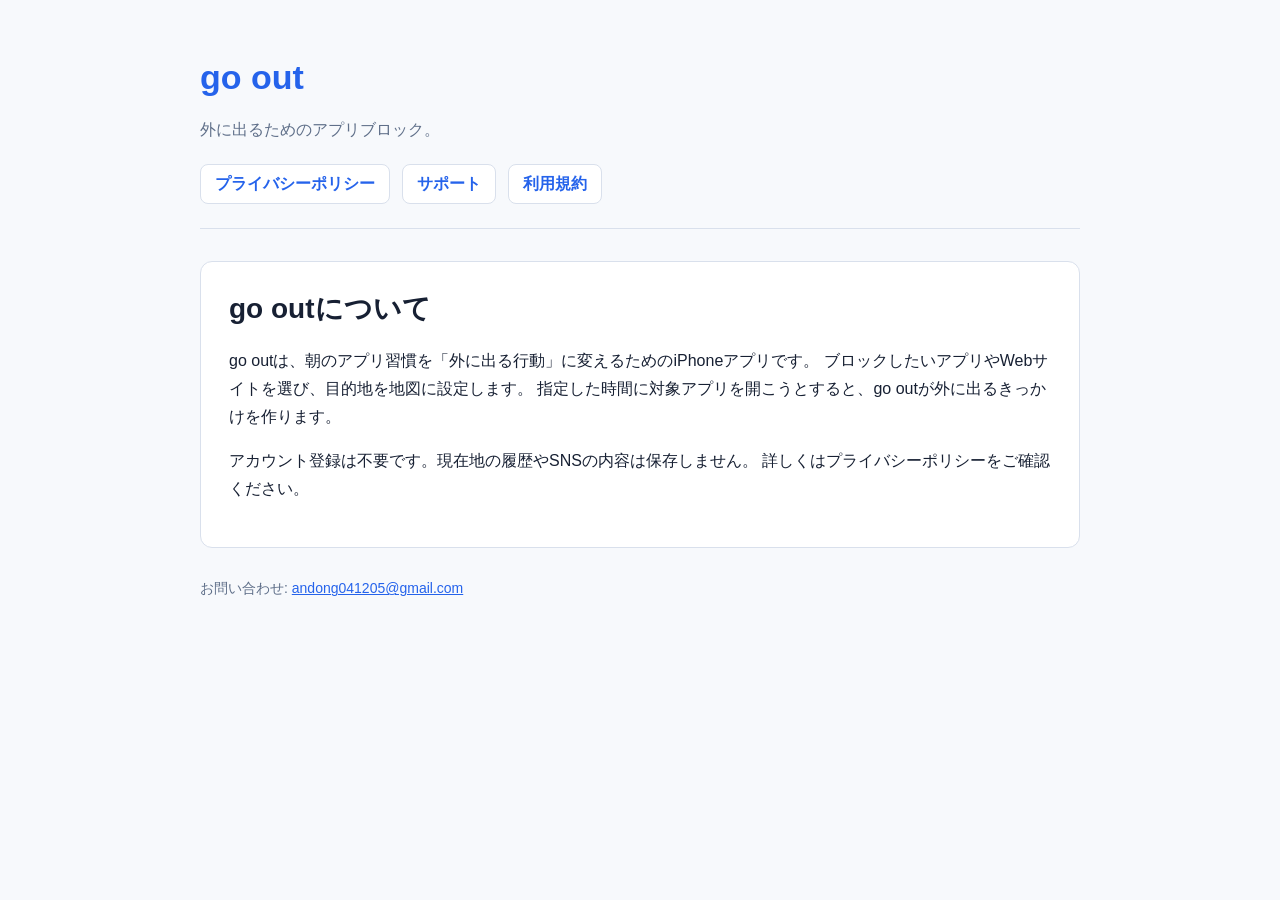
==== index.html @ 5a655b72 "Add files via upload" ====
<!doctype html>
<html lang="ja">
  <head>
    <meta charset="utf-8">
    <meta name="viewport" content="width=device-width, initial-scale=1">
    <title>go out</title>
    <link rel="stylesheet" href="styles.css">
  </head>
  <body>
    <div class="page">
      <header>
        <p class="brand">go out</p>
        <p class="lead">外に出るためのアプリブロック。</p>
        <nav aria-label="公開ページ">
          <a href="privacy.html">プライバシーポリシー</a>
          <a href="support.html">サポート</a>
          <a href="terms.html">利用規約</a>
        </nav>
      </header>

      <main>
        <h1>go outについて</h1>
        <p>
          go outは、朝のアプリ習慣を「外に出る行動」に変えるためのiPhoneアプリです。
          ブロックしたいアプリやWebサイトを選び、目的地を地図に設定します。
          指定した時間に対象アプリを開こうとすると、go outが外に出るきっかけを作ります。
        </p>
        <p>
          アカウント登録は不要です。現在地の履歴やSNSの内容は保存しません。
          詳しくはプライバシーポリシーをご確認ください。
        </p>
      </main>

      <footer>
        <p>お問い合わせ: <a href="mailto:andong041205@gmail.com">andong041205@gmail.com</a></p>
      </footer>
    </div>
  </body>
</html>
---- styles.css ----
:root {
  color-scheme: light;
  --bg: #f7f9fc;
  --text: #172033;
  --muted: #5f6f89;
  --line: #d9e0ec;
  --primary: #2563eb;
  --card: #ffffff;
}

* {
  box-sizing: border-box;
}

body {
  margin: 0;
  background: var(--bg);
  color: var(--text);
  font-family: -apple-system, BlinkMacSystemFont, "Helvetica Neue", Arial, sans-serif;
  line-height: 1.75;
}

.page {
  width: min(880px, calc(100% - 32px));
  margin: 0 auto;
  padding: 48px 0 64px;
}

header {
  padding-bottom: 24px;
  border-bottom: 1px solid var(--line);
  margin-bottom: 32px;
}

.brand {
  color: var(--primary);
  font-size: 34px;
  font-weight: 800;
  letter-spacing: 0;
  margin: 0 0 8px;
}

.lead {
  margin: 0;
  color: var(--muted);
}

nav {
  display: flex;
  gap: 12px;
  flex-wrap: wrap;
  margin-top: 20px;
}

a {
  color: var(--primary);
}

nav a {
  display: inline-flex;
  align-items: center;
  min-height: 40px;
  padding: 0 14px;
  border: 1px solid var(--line);
  border-radius: 8px;
  background: var(--card);
  text-decoration: none;
  font-weight: 600;
}

main {
  background: var(--card);
  border: 1px solid var(--line);
  border-radius: 12px;
  padding: 28px;
}

h1,
h2 {
  line-height: 1.35;
  letter-spacing: 0;
}

h1 {
  font-size: 28px;
  margin: 0 0 20px;
}

h2 {
  font-size: 20px;
  margin: 32px 0 12px;
}

p,
ul {
  margin: 0 0 16px;
}

li + li {
  margin-top: 6px;
}

.updated {
  color: var(--muted);
  font-size: 14px;
}

footer {
  color: var(--muted);
  font-size: 14px;
  margin-top: 28px;
}

@media (max-width: 640px) {
  .page {
    width: min(100% - 24px, 880px);
    padding-top: 28px;
  }

  main {
    padding: 20px;
  }

  .brand {
    font-size: 30px;
  }
}
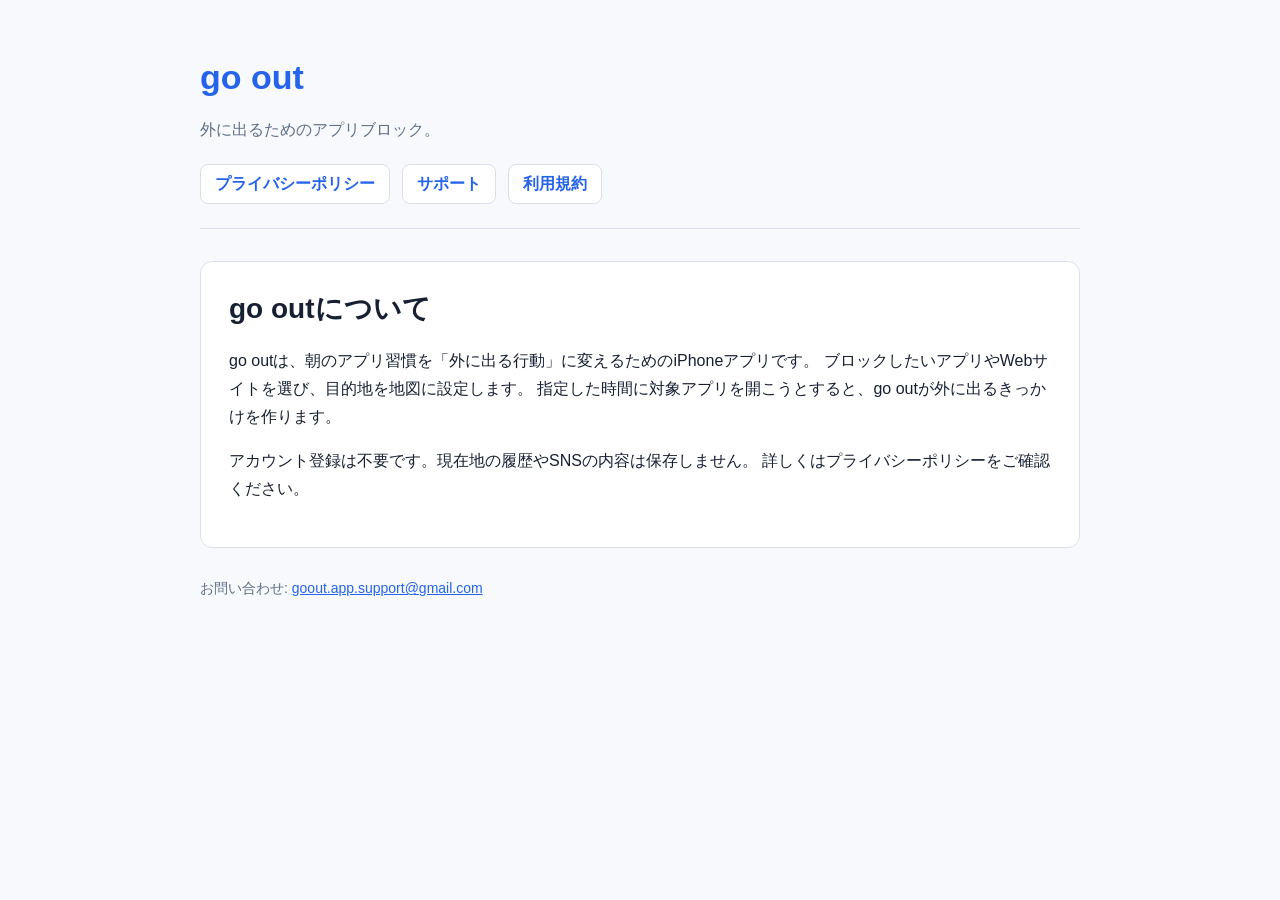
==== commit 8e29033c: "Add files via upload" ====
--- a/index.html
+++ b/index.html
@@ -32,7 +32,7 @@
       </main>
 
       <footer>
-        <p>お問い合わせ: <a href="mailto:andong041205@gmail.com">andong041205@gmail.com</a></p>
+        <p>お問い合わせ: <a href="mailto:goout.app.support@gmail.com">goout.app.support@gmail.com</a></p>
       </footer>
     </div>
   </body>
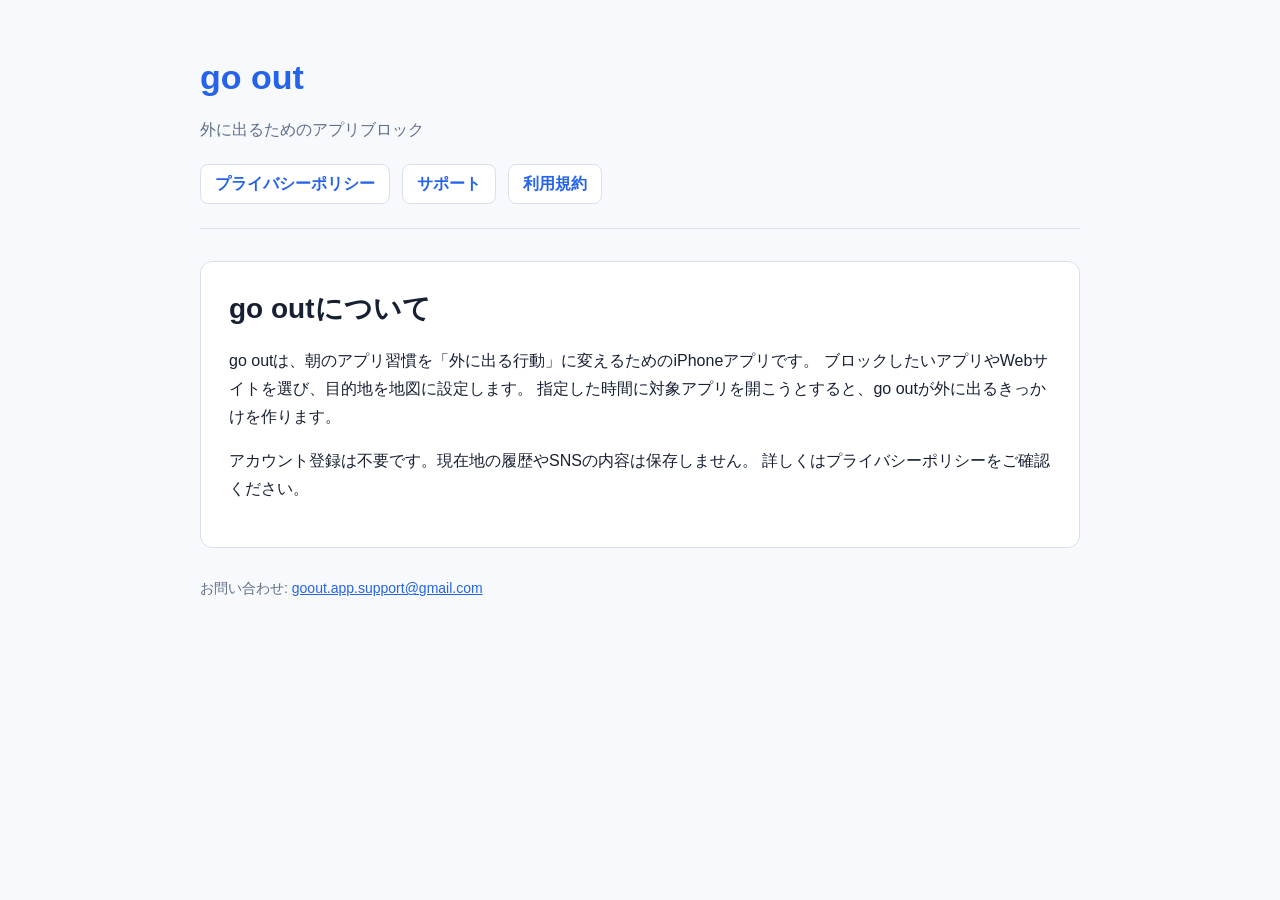
==== commit 297e1804: "Add files via upload" ====
--- a/index.html
+++ b/index.html
@@ -10,7 +10,7 @@
     <div class="page">
       <header>
         <p class="brand">go out</p>
-        <p class="lead">外に出るためのアプリブロック。</p>
+        <p class="lead">外に出るためのアプリブロック</p>
         <nav aria-label="公開ページ">
           <a href="privacy.html">プライバシーポリシー</a>
           <a href="support.html">サポート</a>
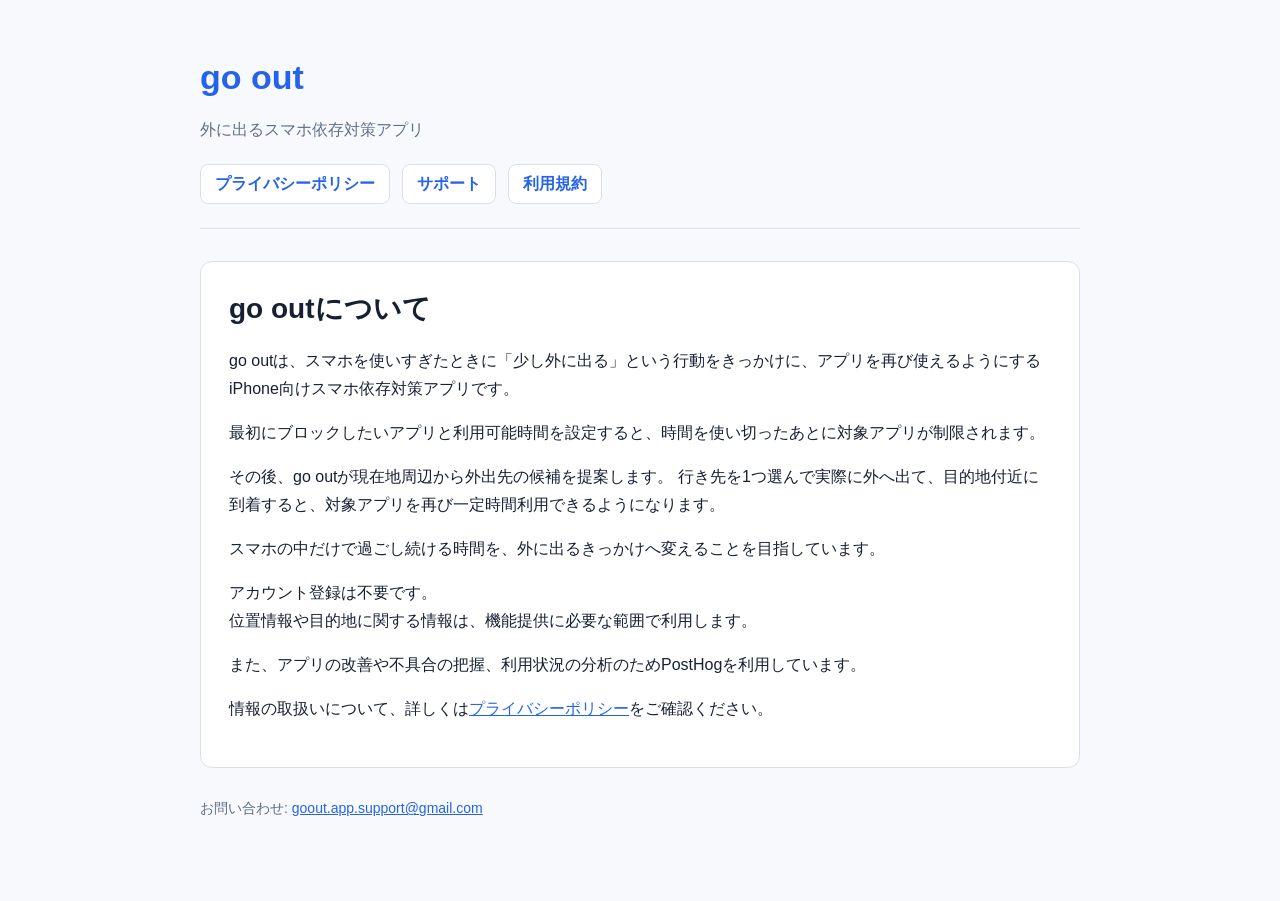
==== commit c72405c1: "Add files via upload" ====
--- a/index.html
+++ b/index.html
@@ -10,7 +10,7 @@
     <div class="page">
       <header>
         <p class="brand">go out</p>
-        <p class="lead">外に出るためのアプリブロック</p>
+        <p class="lead">外に出るスマホ依存対策アプリ</p>
         <nav aria-label="公開ページ">
           <a href="privacy.html">プライバシーポリシー</a>
           <a href="support.html">サポート</a>
@@ -21,13 +21,27 @@
       <main>
         <h1>go outについて</h1>
         <p>
-          go outは、朝のアプリ習慣を「外に出る行動」に変えるためのiPhoneアプリです。
-          ブロックしたいアプリやWebサイトを選び、目的地を地図に設定します。
-          指定した時間に対象アプリを開こうとすると、go outが外に出るきっかけを作ります。
+          go outは、スマホを使いすぎたときに「少し外に出る」という行動をきっかけに、アプリを再び使えるようにするiPhone向けスマホ依存対策アプリです。
         </p>
         <p>
-          アカウント登録は不要です。現在地の履歴やSNSの内容は保存しません。
-          詳しくはプライバシーポリシーをご確認ください。
+          最初にブロックしたいアプリと利用可能時間を設定すると、時間を使い切ったあとに対象アプリが制限されます。
+        </p>
+        <p>
+          その後、go outが現在地周辺から外出先の候補を提案します。
+          行き先を1つ選んで実際に外へ出て、目的地付近に到着すると、対象アプリを再び一定時間利用できるようになります。
+        </p>
+        <p>
+          スマホの中だけで過ごし続ける時間を、外に出るきっかけへ変えることを目指しています。
+        </p>
+        <p>
+          アカウント登録は不要です。<br>
+          位置情報や目的地に関する情報は、機能提供に必要な範囲で利用します。
+        </p>
+        <p>
+          また、アプリの改善や不具合の把握、利用状況の分析のためPostHogを利用しています。
+        </p>
+        <p>
+          情報の取扱いについて、詳しくは<a href="privacy.html">プライバシーポリシー</a>をご確認ください。
         </p>
       </main>
 
